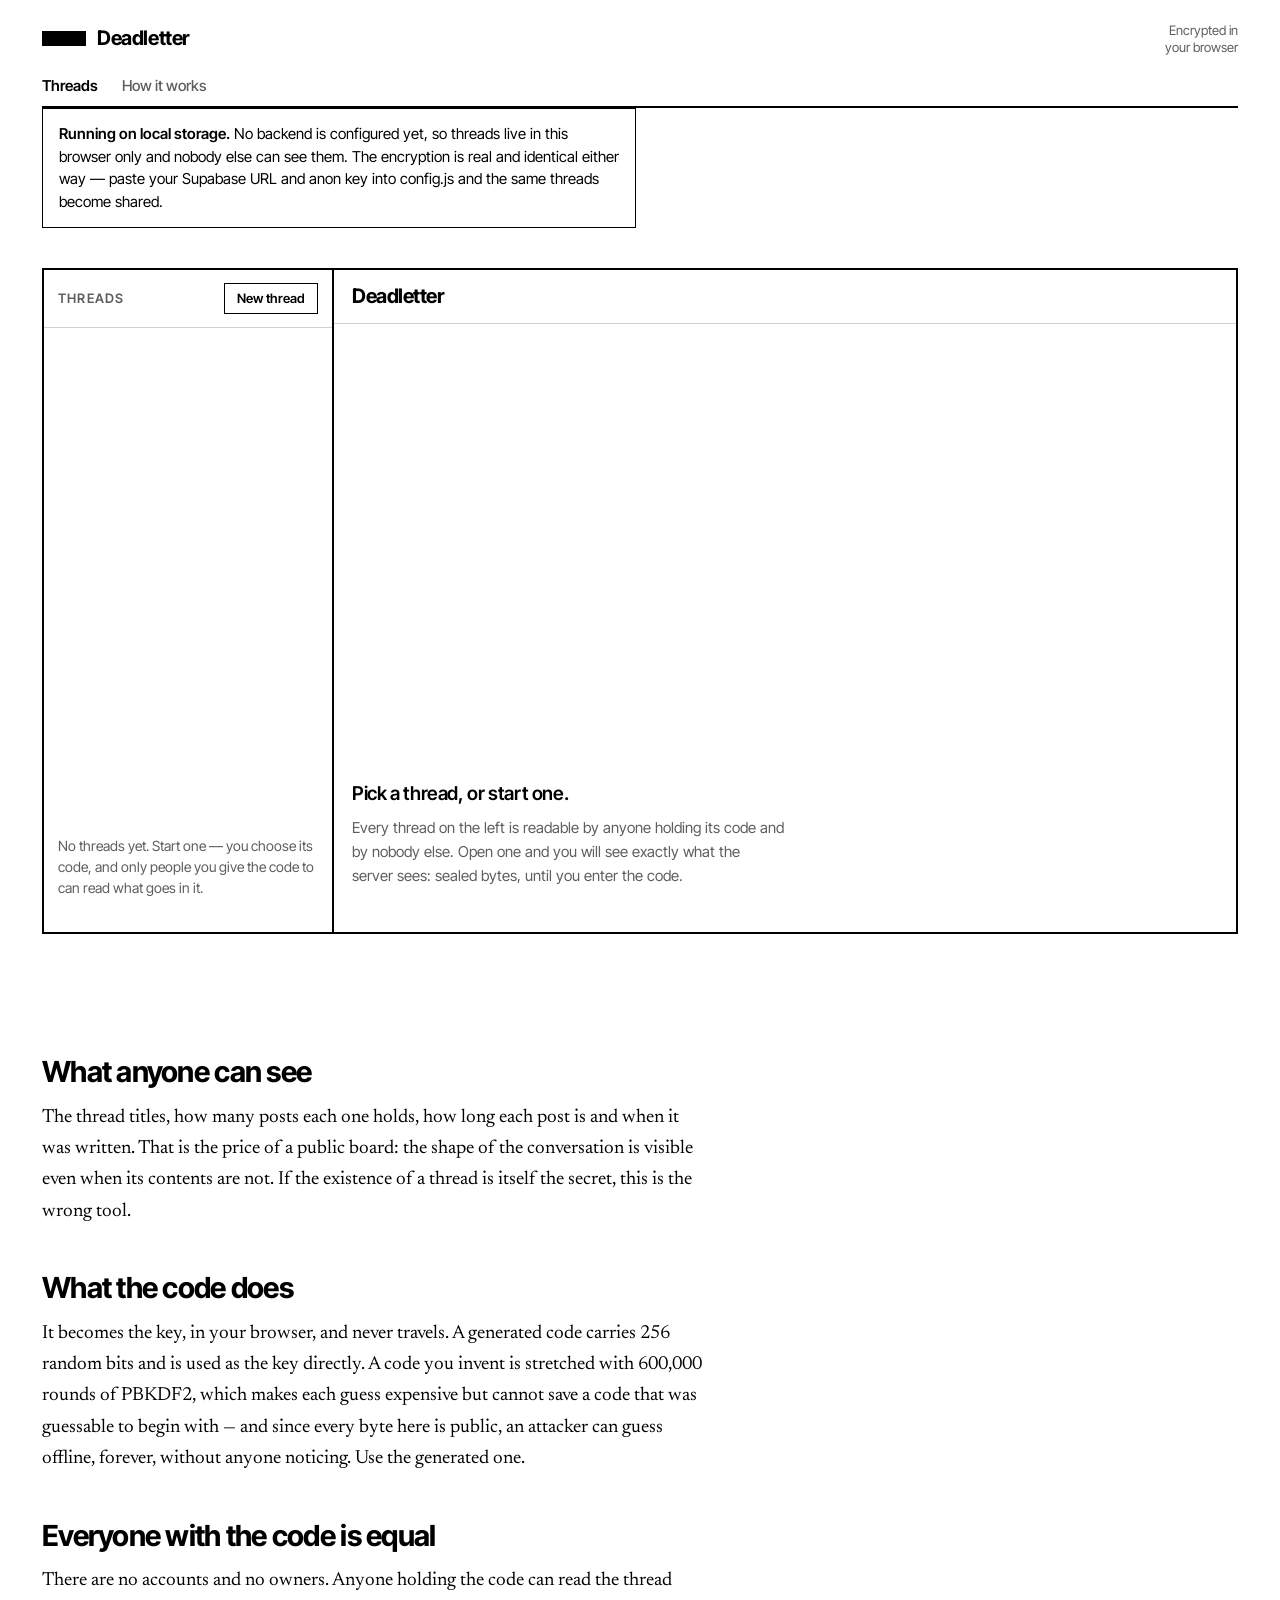
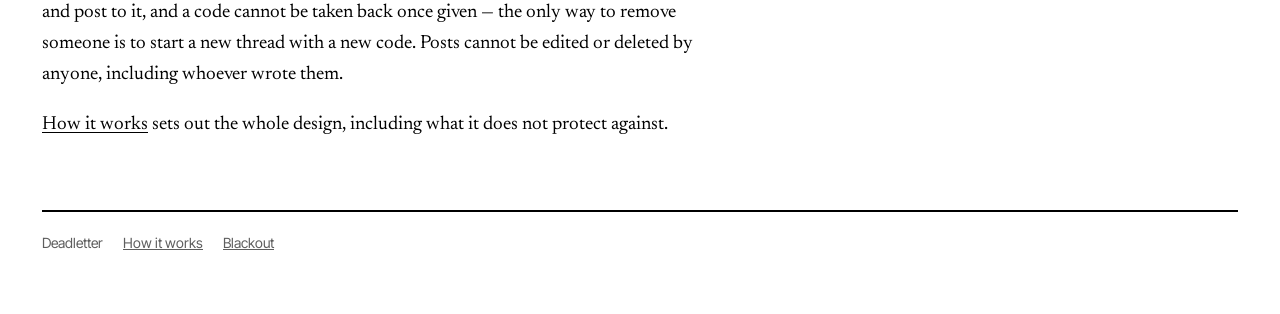
==== index.html @ 15d6c0dd "Deadletter: encrypted public threads A public board where the contents are not public. Threads are l" ====
<!DOCTYPE html><html lang="en"><head><meta charset="utf-8"><meta name="viewport" content="width=device-width, initial-scale=1"><title>Deadletter — encrypted public threads</title><meta name="description" content="Public threads whose contents are encrypted in your browser. Anyone can see that a thread exists; only someone with its code can read a word of it. The server holds ciphertext it cannot open."><link rel="icon" href="favicon.svg" type="image/svg+xml"><link rel="preconnect" href="https://fonts.googleapis.com"><link rel="preconnect" href="https://fonts.gstatic.com" crossorigin><link href="https://fonts.googleapis.com/css2?family=Inter+Tight:wght@400;500;600;700&family=Newsreader:opsz,wght@6..72,400;6..72,500&display=swap" rel="stylesheet"><link rel="stylesheet" href="style.css"><link rel="stylesheet" href="app.css"></head><body data-pane="rail"><div class="wrap wide">

<header class="masthead"><a class="brand" href="index.html"><span class="bar" aria-hidden="true"></span><b>Deadletter</b><span>Encrypted in<br>your browser</span></a><nav><a href="index.html" aria-current="page">Threads</a><a href="how-it-works.html">How it works</a></nav></header>

<p class="assurance" id="modeNote"><b>Nothing here is stored in readable form.</b> Every post is sealed in your browser before it is sent. The server keeps ciphertext, timestamps and thread titles — it cannot read a post, and neither can anyone who opens this page without the code.</p>

<div class="board">
  <div class="rail">
    <div class="railhead">
      <h2>Threads</h2>
      <button class="btn small" id="newThreadBtn" type="button">New thread</button>
    </div>
    <ul class="raillist" id="railList"></ul>
    <p class="railempty" id="railEmpty" hidden>No threads yet. Start one — you choose its code, and only people you give the code to can read what goes in it.</p>
  </div>

  <div class="view">
    <div class="viewhead">
      <button class="btn small backbtn" id="backBtn" type="button">Threads</button>
      <h2 id="viewTitle">Deadletter</h2>
      <span class="state" id="viewState" hidden>Locked</span>
    </div>

    <div class="posts" id="posts"></div>

    <div class="viewempty" id="viewEmpty">
      <strong>Pick a thread, or start one.</strong>
      Every thread on the left is readable by anyone holding its code and by nobody else. Open one and you will see exactly what the server sees: sealed bytes, until you enter the code.
    </div>

    <div class="lockbar" id="lockBar" hidden>
      <label class="vh" for="codeInput">Thread code</label>
      <input id="codeInput" type="password" placeholder="Thread code" autocomplete="off" spellcheck="false">
      <button class="btn" id="showCodeBtn" type="button">Show</button>
      <button class="btn solid" id="unlockBtn" type="button">Unlock</button>
    </div>

    <form class="compose" id="compose" hidden>
      <label class="vh" for="postText">Your post</label>
      <textarea id="postText" placeholder="Write something. Links become links; images can be attached."></textarea>
      <div class="attached" id="attached"></div>
      <div class="composebar">
        <input type="file" id="fileInput" accept="image/*" multiple hidden>
        <button class="btn small" id="attachBtn" type="button">Attach image</button>
        <span class="grow"></span>
        <button class="btn solid" id="postBtn" type="submit">Post</button>
      </div>
    </form>
  </div>
</div>

<p id="status" role="status"></p>

<dialog id="newDialog">
  <form method="dialog" class="dlg" id="newForm">
    <h2>Start a thread</h2>
    <p>The title is public — it has to be, so the thread can be found. Everything posted inside it is not.</p>

    <div class="field">
      <label for="newTitle">Title</label>
      <input id="newTitle" maxlength="120" required placeholder="What is this thread about?">
    </div>

    <div class="field">
      <label for="newCode">Code</label>
      <div class="row">
        <input id="newCode" class="code" required placeholder="Give it a code, or generate one">
        <button class="btn small" id="genCodeBtn" type="button">Generate</button>
      </div>
      <p class="strength" id="strength"></p>
    </div>

    <div class="keepsafe">
      <b>There is no way to recover this.</b> The code is never sent anywhere and is not stored — not by the site, not by the server, not by anyone. Lose it and the thread stays sealed for good.
    </div>

    <div class="actions">
      <button class="btn" value="cancel" type="submit">Cancel</button>
      <button class="btn solid" id="createBtn" value="create" type="submit">Create thread</button>
    </div>
  </form>
</dialog>

<article>
  <h2>What anyone can see</h2>
  <p>The thread titles, how many posts each one holds, how long each post is and when it was written. That is the price of a public board: the shape of the conversation is visible even when its contents are not. If the existence of a thread is itself the secret, this is the wrong tool.</p>

  <h2>What the code does</h2>
  <p>It becomes the key, in your browser, and never travels. A generated code carries 256 random bits and is used as the key directly. A code you invent is stretched with 600,000 rounds of PBKDF2, which makes each guess expensive but cannot save a code that was guessable to begin with — and since every byte here is public, an attacker can guess offline, forever, without anyone noticing. Use the generated one.</p>

  <h2>Everyone with the code is equal</h2>
  <p>There are no accounts and no owners. Anyone holding the code can read the thread and post to it, and a code cannot be taken back once given — the only way to remove someone is to start a new thread with a new code. Posts cannot be edited or deleted by anyone, including whoever wrote them.</p>

  <p><a href="how-it-works.html">How it works</a> sets out the whole design, including what it does not protect against.</p>
</article>

<footer><span>Deadletter</span><a href="how-it-works.html">How it works</a><a href="https://dec3ptor.github.io/Redacted/">Blackout</a></footer>
</div>

<script src="config.js"></script>
<script src="crypto.js"></script>
<script src="store.js"></script>
<script src="app.js"></script>
</body></html>
---- style.css ----
/* ============================================================
   Deadletter — shared styles
   Monochrome. Inter Tight for interface, Newsreader for prose.
   The same system as Blackout, so the two sites read as siblings.
   ============================================================ */

:root{
  --paper:#FFFFFF;
  --ink:#000000;
  --g70:#5E5E5E;
  --g50:#8A8A8A;
  --g25:#CFCFCF;
  --g12:#E6E6E6;
  --g06:#F4F4F4;
  --sans:'Inter Tight',-apple-system,BlinkMacSystemFont,'Segoe UI',Helvetica,Arial,sans-serif;
  --serif:'Newsreader',Georgia,'Times New Roman',serif;
  --mono:ui-monospace,SFMono-Regular,Menlo,Consolas,monospace;
  --measure:66ch;
}

*{box-sizing:border-box}
/* A class that sets display outranks the browser's own [hidden] rule, so any
   element toggled with .hidden = true stays on screen. Settle it once here
   rather than remembering a guard on every new component. */
[hidden]{display:none!important}
html{-webkit-text-size-adjust:100%}
body{
  margin:0;
  background:var(--paper);
  color:var(--ink);
  font-family:var(--sans);
  font-size:17px;
  line-height:1.55;
}
img{max-width:100%}

.wrap{max-width:880px;margin:0 auto;padding:0 22px}
.wrap.wide{max-width:1240px}

/* Visually hidden, still read aloud. Labels that would only repeat what the
   control already says out loud belong here rather than on screen. */
.vh{position:absolute;width:1px;height:1px;overflow:hidden;clip:rect(0 0 0 0);white-space:nowrap}

/* ---------- focus ---------- */
:focus-visible{outline:2px solid var(--ink);outline-offset:3px}

/* ---------- masthead + nav ---------- */
.masthead{padding:22px 0 0}
.brand{display:flex;align-items:center;gap:11px;text-decoration:none;color:var(--ink)}
.brand .bar{width:44px;height:15px;background:var(--ink);display:block;flex:none}
.brand b{font-size:20px;font-weight:700;letter-spacing:-.02em}
.brand>span:last-of-type{font-size:13px;color:var(--g70);margin-left:auto;text-align:right;line-height:1.3}

nav{
  display:flex;gap:24px;flex-wrap:wrap;
  margin-top:18px;padding-bottom:10px;
  border-bottom:2px solid var(--ink);
}
nav a{
  font-size:15px;font-weight:500;color:var(--g70);
  text-decoration:none;padding-bottom:9px;margin-bottom:-12px;
  border-bottom:2px solid transparent;
}
nav a:hover{color:var(--ink)}
nav a[aria-current="page"]{color:var(--ink);font-weight:600;border-bottom-color:var(--ink)}

/* ---------- headings ---------- */
h1{
  font-size:clamp(31px,6.4vw,48px);
  line-height:1.08;letter-spacing:-.035em;font-weight:700;
  margin:34px 0 16px;max-width:19ch;
}
h2{font-size:clamp(22px,4vw,29px);line-height:1.2;letter-spacing:-.025em;font-weight:700;margin:44px 0 12px}
h3{font-size:19px;line-height:1.3;letter-spacing:-.015em;font-weight:600;margin:30px 0 8px}
.standfirst{font-size:19px;line-height:1.5;color:var(--g70);max-width:58ch;margin:0 0 30px}

/* ---------- prose ---------- */
article{max-width:var(--measure)}
article p,article li{font-family:var(--serif);font-size:19px;line-height:1.65}
article p{margin:0 0 18px}
article ul,article ol{padding-left:22px;margin:0 0 20px}
article li{margin-bottom:9px}
article a{color:var(--ink);text-decoration-thickness:1px;text-underline-offset:3px}
article strong{font-weight:600}

.pullquote{
  border-left:3px solid var(--ink);
  padding:2px 0 2px 20px;margin:26px 0;
  font-family:var(--serif);font-size:22px;line-height:1.4;
}
.caselist{list-style:none;padding:0;margin:26px 0}
.caselist li{
  border-top:1px solid var(--g25);padding:20px 0;margin:0;
  font-family:var(--sans);font-size:17px;line-height:1.55;
}
.caselist li:last-child{border-bottom:1px solid var(--g25)}
.caselist .year{
  font-family:var(--mono);font-size:13px;color:var(--g70);
  display:block;margin-bottom:3px;
}
.caselist .case{font-weight:600;display:block;margin-bottom:5px;font-size:18px}
.caselist p{font-family:var(--serif);font-size:17px;margin:0;color:var(--g70)}

/* ---------- generic controls ---------- */
button{font-family:var(--sans)}
.btn{
  font-size:15px;font-weight:600;line-height:1;
  padding:11px 16px;border:1.5px solid var(--ink);
  background:var(--paper);color:var(--ink);cursor:pointer;
  border-radius:0;white-space:nowrap;
}
.btn:hover:not(:disabled){background:var(--ink);color:var(--paper)}
.btn:disabled{opacity:.3;cursor:default}
.btn.solid{background:var(--ink);color:var(--paper)}
.btn.solid:hover:not(:disabled){background:var(--g70);border-color:var(--g70)}
.btn.small{font-size:13px;padding:8px 12px;border-width:1px}

/* ---------- dropzone ---------- */
.drop{
  border:2px dashed var(--ink);
  padding:52px 24px;text-align:center;cursor:pointer;
  margin:0 0 14px;background:var(--paper);
}
.drop:hover,.drop.hot{background:var(--g06)}
.drop.hot{border-style:solid}
.drop strong{display:block;font-size:21px;font-weight:600;letter-spacing:-.02em;margin-bottom:5px}
.drop span{display:block;font-size:15px;color:var(--g70)}

.assurance{
  border:1px solid var(--ink);padding:14px 16px;
  font-size:15px;line-height:1.5;margin:0 0 40px;max-width:var(--measure);
}
.assurance b{font-weight:600}

.note{font-size:15px;color:var(--g70);max-width:var(--measure)}
#status{font-family:var(--mono);font-size:14px;margin:16px 0;min-height:1.2em}

/* ---------- footer ---------- */
footer{
  border-top:2px solid var(--ink);margin-top:70px;padding:20px 0 60px;
  font-size:14px;color:var(--g70);
  display:flex;gap:20px;flex-wrap:wrap;
}
footer a{color:var(--g70)}

@media(max-width:640px){
  body{font-size:16px}
  article p,article li{font-size:18px}
  .drop{padding:38px 18px}
  nav{gap:18px}
  nav a{font-size:14px}
}
---- app.css ----
/* ============================================================
   Deadletter — the board.

   Two panes: threads on the left, the open thread on the right. On a phone
   they become one pane at a time, because a 320px column of thread titles
   next to a 320px column of posts is neither.
   ============================================================ */

.board{
  display:grid;
  grid-template-columns:290px minmax(0,1fr);
  gap:0;
  border:2px solid var(--ink);
  margin:26px 0 60px;
  min-height:min(74vh,760px);
}

/* ---------- the rail ---------- */
.rail{
  border-right:2px solid var(--ink);
  display:flex;flex-direction:column;min-width:0;
  background:var(--paper);
}
.railhead{
  display:flex;align-items:center;gap:10px;
  padding:13px 14px;border-bottom:1px solid var(--g25);
}
.railhead h2{
  margin:0;font-size:13px;font-weight:600;letter-spacing:.09em;
  text-transform:uppercase;color:var(--g70);flex:1;
}
.raillist{list-style:none;margin:0;padding:0;overflow-y:auto;flex:1}
.raillist li{border-bottom:1px solid var(--g12)}

.thread{
  display:block;width:100%;text-align:left;background:none;border:0;
  padding:13px 14px;cursor:pointer;font-family:var(--sans);color:var(--ink);
  border-left:3px solid transparent;
}
.thread:hover{background:var(--g06)}
.thread[aria-current="true"]{border-left-color:var(--ink);background:var(--g06)}
.thread .t{
  display:block;font-size:15px;font-weight:600;letter-spacing:-.01em;
  line-height:1.3;margin-bottom:4px;
  overflow:hidden;text-overflow:ellipsis;white-space:nowrap;
}
.thread .m{
  display:flex;gap:8px;align-items:center;
  font-family:var(--mono);font-size:11.5px;color:var(--g70);
}
.thread .m .open{color:var(--ink);font-weight:600}

.railempty{padding:20px 14px;font-size:14px;color:var(--g70);line-height:1.5}

/* ---------- the thread ---------- */
.view{display:flex;flex-direction:column;min-width:0}
.viewhead{
  padding:14px 18px;border-bottom:1px solid var(--g25);
  display:flex;gap:12px;align-items:flex-start;flex-wrap:wrap;
}
.viewhead h2{
  margin:0;font-size:20px;font-weight:700;letter-spacing:-.022em;
  line-height:1.25;flex:1;min-width:0;word-break:break-word;
}
.backbtn{display:none}

.state{
  font-family:var(--mono);font-size:11px;letter-spacing:.1em;text-transform:uppercase;
  padding:5px 8px;border:1.5px solid var(--ink);white-space:nowrap;
}
.state.open{background:var(--ink);color:var(--paper)}

.posts{flex:1;overflow-y:auto;padding:6px 18px 18px}
.viewempty{
  padding:44px 18px;color:var(--g70);font-size:15px;line-height:1.6;
  max-width:52ch;
}
.viewempty strong{display:block;color:var(--ink);font-size:19px;font-weight:600;letter-spacing:-.02em;margin-bottom:7px}

.post{border-bottom:1px solid var(--g12);padding:15px 0}
.post:last-child{border-bottom:0}
.post .when{
  font-family:var(--mono);font-size:11.5px;color:var(--g70);
  display:block;margin-bottom:6px;
}
.post .text{
  font-family:var(--serif);font-size:17px;line-height:1.6;
  margin:0;white-space:pre-wrap;overflow-wrap:anywhere;
}
.post .text a{color:var(--ink);text-decoration-thickness:1px;text-underline-offset:3px}
.post figure{margin:11px 0 0}
.post img{display:block;max-width:100%;border:1px solid var(--g25)}
.post figcaption{font-family:var(--mono);font-size:11.5px;color:var(--g70);margin-top:5px}

/* Locked posts show the real stored ciphertext, not a stand-in. What is on
   screen is exactly what the server holds and what anyone else can fetch. */
.cipher{
  font-family:var(--mono);font-size:12px;line-height:1.45;
  color:var(--g50);background:var(--g06);
  border:1px solid var(--g12);padding:9px 10px;margin:0;
  /* pre keeps its whitespace but must still wrap, or the ciphertext reads as
     one clipped line instead of the block of bytes it actually is. */
  white-space:pre-wrap;overflow-wrap:anywhere;
  overflow:hidden;max-height:4.6em;
}
.post.locked .when{color:var(--g50)}

/* ---------- composing ---------- */
.compose{border-top:2px solid var(--ink);padding:12px 18px;background:var(--paper)}
.compose textarea{
  width:100%;min-height:74px;resize:vertical;
  font-family:var(--sans);font-size:16px;line-height:1.5;color:var(--ink);
  padding:11px 12px;border:1.5px solid var(--ink);border-radius:0;
  background:var(--paper);
}
.compose textarea::placeholder{color:var(--g50)}
.composebar{display:flex;gap:9px;align-items:center;flex-wrap:wrap;margin-top:9px}
.composebar .grow{flex:1}
.attached{
  display:flex;gap:8px;flex-wrap:wrap;margin-top:9px;
  font-family:var(--mono);font-size:12px;color:var(--g70);
}
.attached span{border:1px solid var(--g25);padding:4px 7px;display:flex;gap:7px;align-items:center}
.attached button{border:0;background:none;cursor:pointer;font-size:14px;line-height:1;color:var(--ink);padding:0}

/* ---------- the unlock bar ---------- */
.lockbar{
  border-top:2px solid var(--ink);padding:12px 18px;
  display:flex;gap:9px;align-items:center;flex-wrap:wrap;
}
.lockbar input{
  flex:1 1 240px;min-width:0;
  font-family:var(--mono);font-size:15px;line-height:1;color:var(--ink);
  padding:11px 12px;border:1.5px solid var(--ink);border-radius:0;background:var(--paper);
  -webkit-appearance:none;appearance:none;
}
.lockbar input::placeholder{color:var(--g50);font-family:var(--sans)}

/* ---------- the new-thread dialog ---------- */
dialog{
  border:2px solid var(--ink);padding:0;background:var(--paper);color:var(--ink);
  max-width:520px;width:calc(100% - 32px);
}
dialog::backdrop{background:rgba(0,0,0,.45)}
.dlg{padding:20px}
.dlg h2{margin:0 0 6px;font-size:23px;letter-spacing:-.025em}
.dlg p{margin:0 0 16px;font-size:15px;color:var(--g70);line-height:1.5}
.dlg label{display:block;font-size:13px;font-weight:600;letter-spacing:.04em;text-transform:uppercase;color:var(--g70);margin:0 0 6px}
.dlg input{
  width:100%;font-size:16px;line-height:1;color:var(--ink);
  padding:11px 12px;border:1.5px solid var(--ink);border-radius:0;background:var(--paper);
  -webkit-appearance:none;appearance:none;
}
.dlg input.code{font-family:var(--mono);font-size:14px}
.dlg .field{margin-bottom:15px}
.dlg .row{display:flex;gap:8px}
.dlg .row input{flex:1;min-width:0}
.dlg .actions{display:flex;gap:9px;justify-content:flex-end;margin-top:19px}

.strength{font-size:13px;margin:7px 0 0;min-height:1.3em;color:var(--g70)}
.strength.weak{color:var(--ink);font-weight:600}

.keepsafe{
  border:2px solid var(--ink);padding:12px 13px;margin:15px 0 0;
  font-size:14px;line-height:1.5;
}
.keepsafe b{font-weight:600}
.keepsafe .code{
  font-family:var(--mono);font-size:13px;word-break:break-all;
  display:block;margin:7px 0 0;padding:8px 9px;background:var(--g06);border:1px solid var(--g25);
}

/* ---------- phone ---------- */
@media(max-width:760px){
  .board{grid-template-columns:1fr;min-height:0}
  .rail{border-right:0;border-bottom:2px solid var(--ink);max-height:44vh}
  body[data-pane="view"] .rail{display:none}
  body[data-pane="rail"] .view{display:none}
  body[data-pane="view"] .backbtn{display:inline-block}
  .posts{padding:6px 14px 14px}
  .viewhead,.compose,.lockbar{padding-left:14px;padding-right:14px}
}
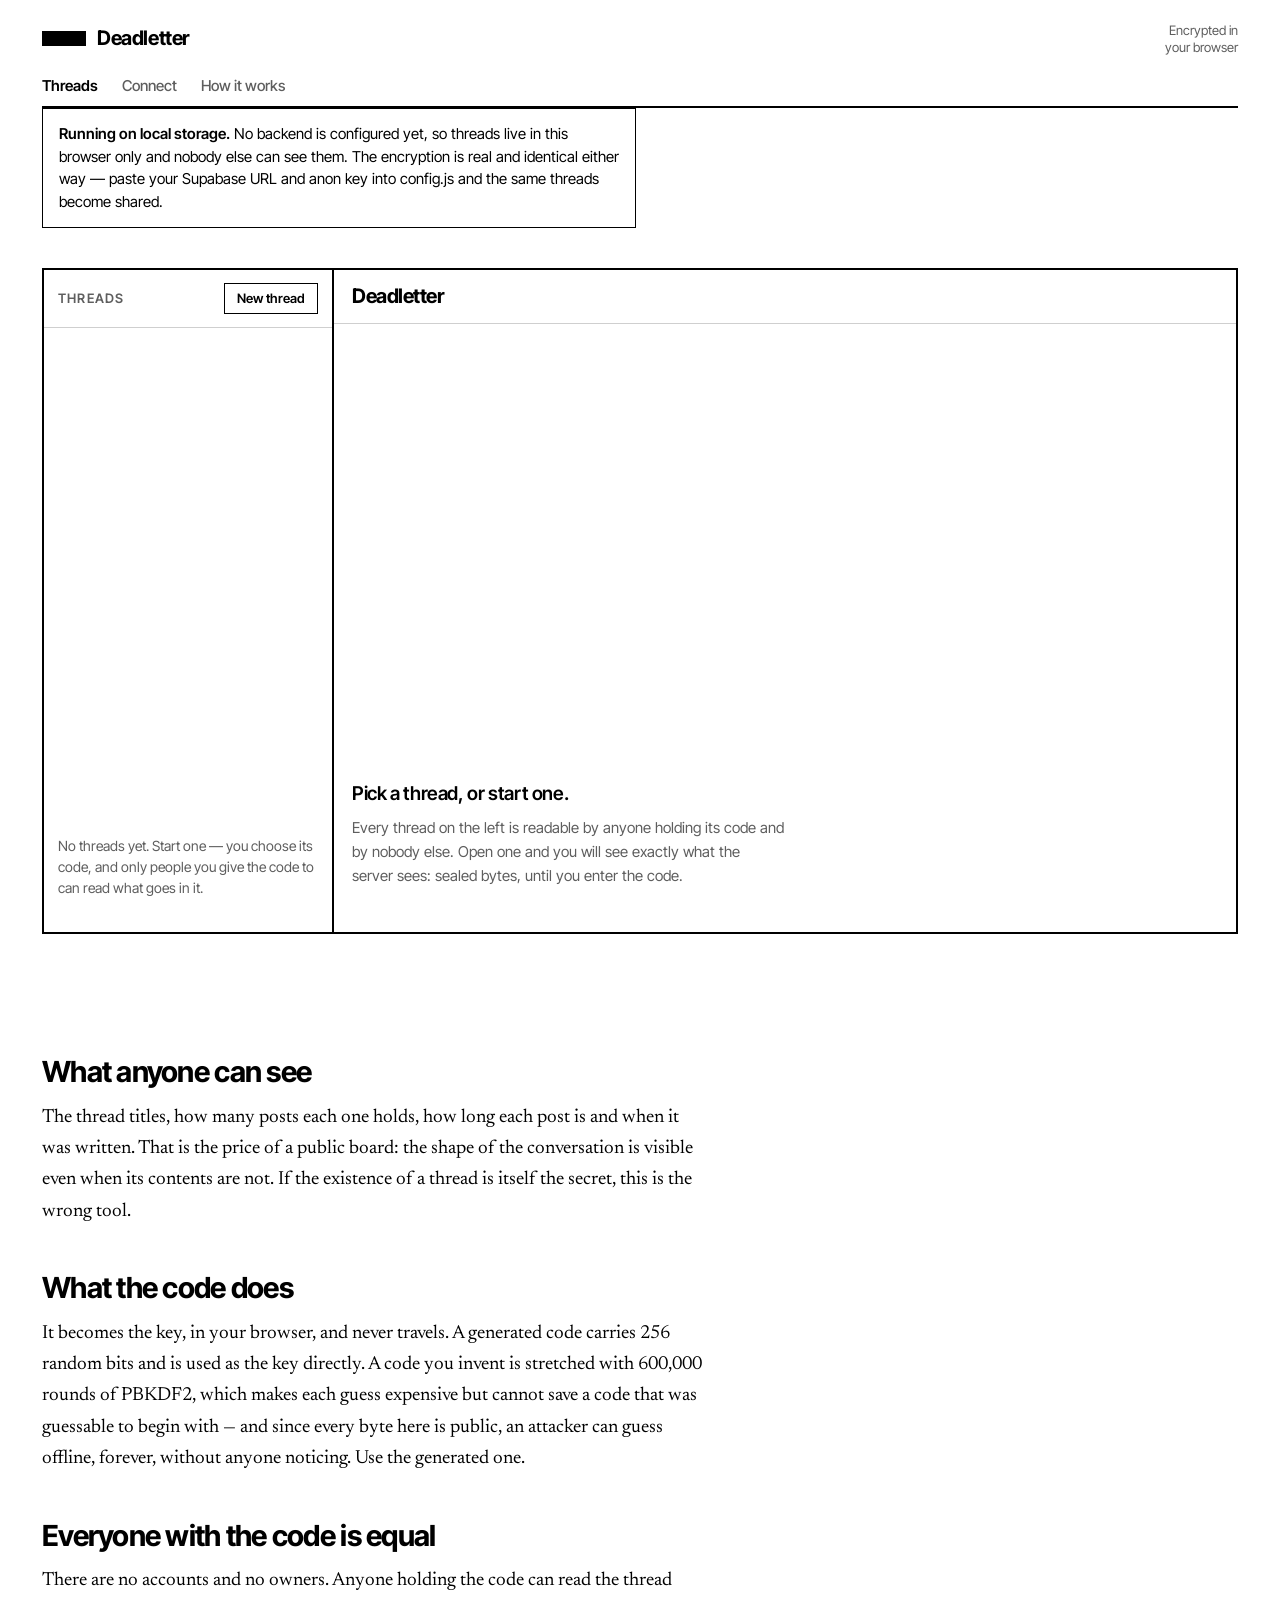
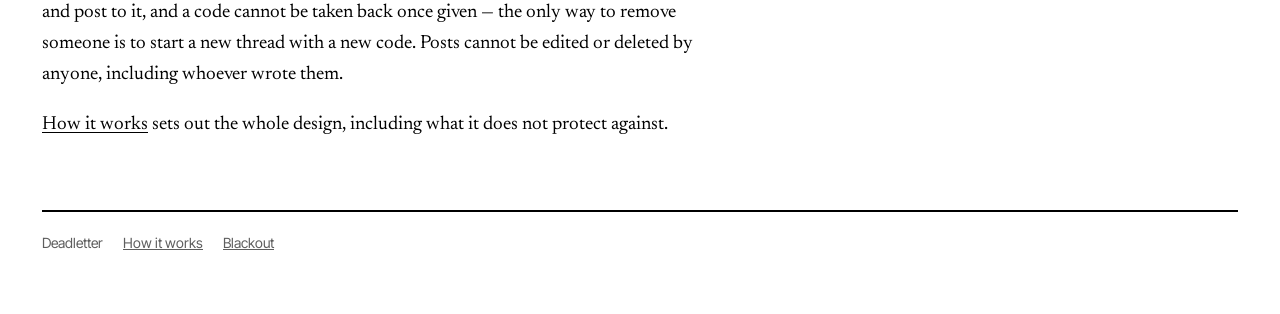
==== commit bde5c04e: "Add a setup page that checks a project instead of describing one Connecting a backend was the one st" ====
--- a/index.html
+++ b/index.html
@@ -1,6 +1,6 @@
 <!DOCTYPE html><html lang="en"><head><meta charset="utf-8"><meta name="viewport" content="width=device-width, initial-scale=1"><title>Deadletter — encrypted public threads</title><meta name="description" content="Public threads whose contents are encrypted in your browser. Anyone can see that a thread exists; only someone with its code can read a word of it. The server holds ciphertext it cannot open."><link rel="icon" href="favicon.svg" type="image/svg+xml"><link rel="preconnect" href="https://fonts.googleapis.com"><link rel="preconnect" href="https://fonts.gstatic.com" crossorigin><link href="https://fonts.googleapis.com/css2?family=Inter+Tight:wght@400;500;600;700&family=Newsreader:opsz,wght@6..72,400;6..72,500&display=swap" rel="stylesheet"><link rel="stylesheet" href="style.css"><link rel="stylesheet" href="app.css"></head><body data-pane="rail"><div class="wrap wide">
 
-<header class="masthead"><a class="brand" href="index.html"><span class="bar" aria-hidden="true"></span><b>Deadletter</b><span>Encrypted in<br>your browser</span></a><nav><a href="index.html" aria-current="page">Threads</a><a href="how-it-works.html">How it works</a></nav></header>
+<header class="masthead"><a class="brand" href="index.html"><span class="bar" aria-hidden="true"></span><b>Deadletter</b><span>Encrypted in<br>your browser</span></a><nav><a href="index.html" aria-current="page">Threads</a><a href="setup.html">Connect</a><a href="how-it-works.html">How it works</a></nav></header>
 
 <p class="assurance" id="modeNote"><b>Nothing here is stored in readable form.</b> Every post is sealed in your browser before it is sent. The server keeps ciphertext, timestamps and thread titles — it cannot read a post, and neither can anyone who opens this page without the code.</p>
 
--- a/app.css
+++ b/app.css
@@ -180,3 +180,34 @@
   .posts{padding:6px 14px 14px}
   .viewhead,.compose,.lockbar{padding-left:14px;padding-right:14px}
 }
+
+/* ---------- connecting a project ---------- */
+.setupform{border:2px solid var(--ink);padding:18px;margin:26px 0 0;max-width:var(--measure)}
+.setupform .field{margin-bottom:14px}
+.setupform label{display:block;font-size:13px;font-weight:600;letter-spacing:.04em;text-transform:uppercase;color:var(--g70);margin:0 0 6px}
+.setupform input{
+  width:100%;font-size:16px;line-height:1;color:var(--ink);
+  padding:11px 12px;border:1.5px solid var(--ink);border-radius:0;background:var(--paper);
+  -webkit-appearance:none;appearance:none;
+}
+.setupform input.code{font-family:var(--mono);font-size:13px}
+.setupbar{display:flex;gap:9px;flex-wrap:wrap}
+
+.checks{list-style:none;padding:0;margin:18px 0 0;max-width:var(--measure);border-top:1px solid var(--g25)}
+.chk{display:flex;gap:12px;align-items:flex-start;padding:13px 0;border-bottom:1px solid var(--g12)}
+.chk .mark{
+  font-family:var(--mono);font-size:15px;line-height:1.4;width:22px;flex:none;text-align:center;
+  border:1.5px solid var(--ink);
+}
+.chk.ok .mark{background:var(--ink);color:var(--paper)}
+.chk.bad .mark{background:var(--paper);color:var(--ink)}
+.chk.warn .mark{border-style:dashed;color:var(--g70)}
+.chk strong{display:block;font-size:16px;font-weight:600;letter-spacing:-.01em}
+.chk span{display:block;font-size:14.5px;color:var(--g70);line-height:1.5;margin-top:2px}
+.chk .fix{color:var(--ink);margin-top:5px}
+
+.snippet{
+  font-family:var(--mono);font-size:13px;line-height:1.5;
+  border:1.5px solid var(--ink);padding:12px 13px;margin:0 0 10px;
+  max-width:var(--measure);overflow-x:auto;white-space:pre;
+}
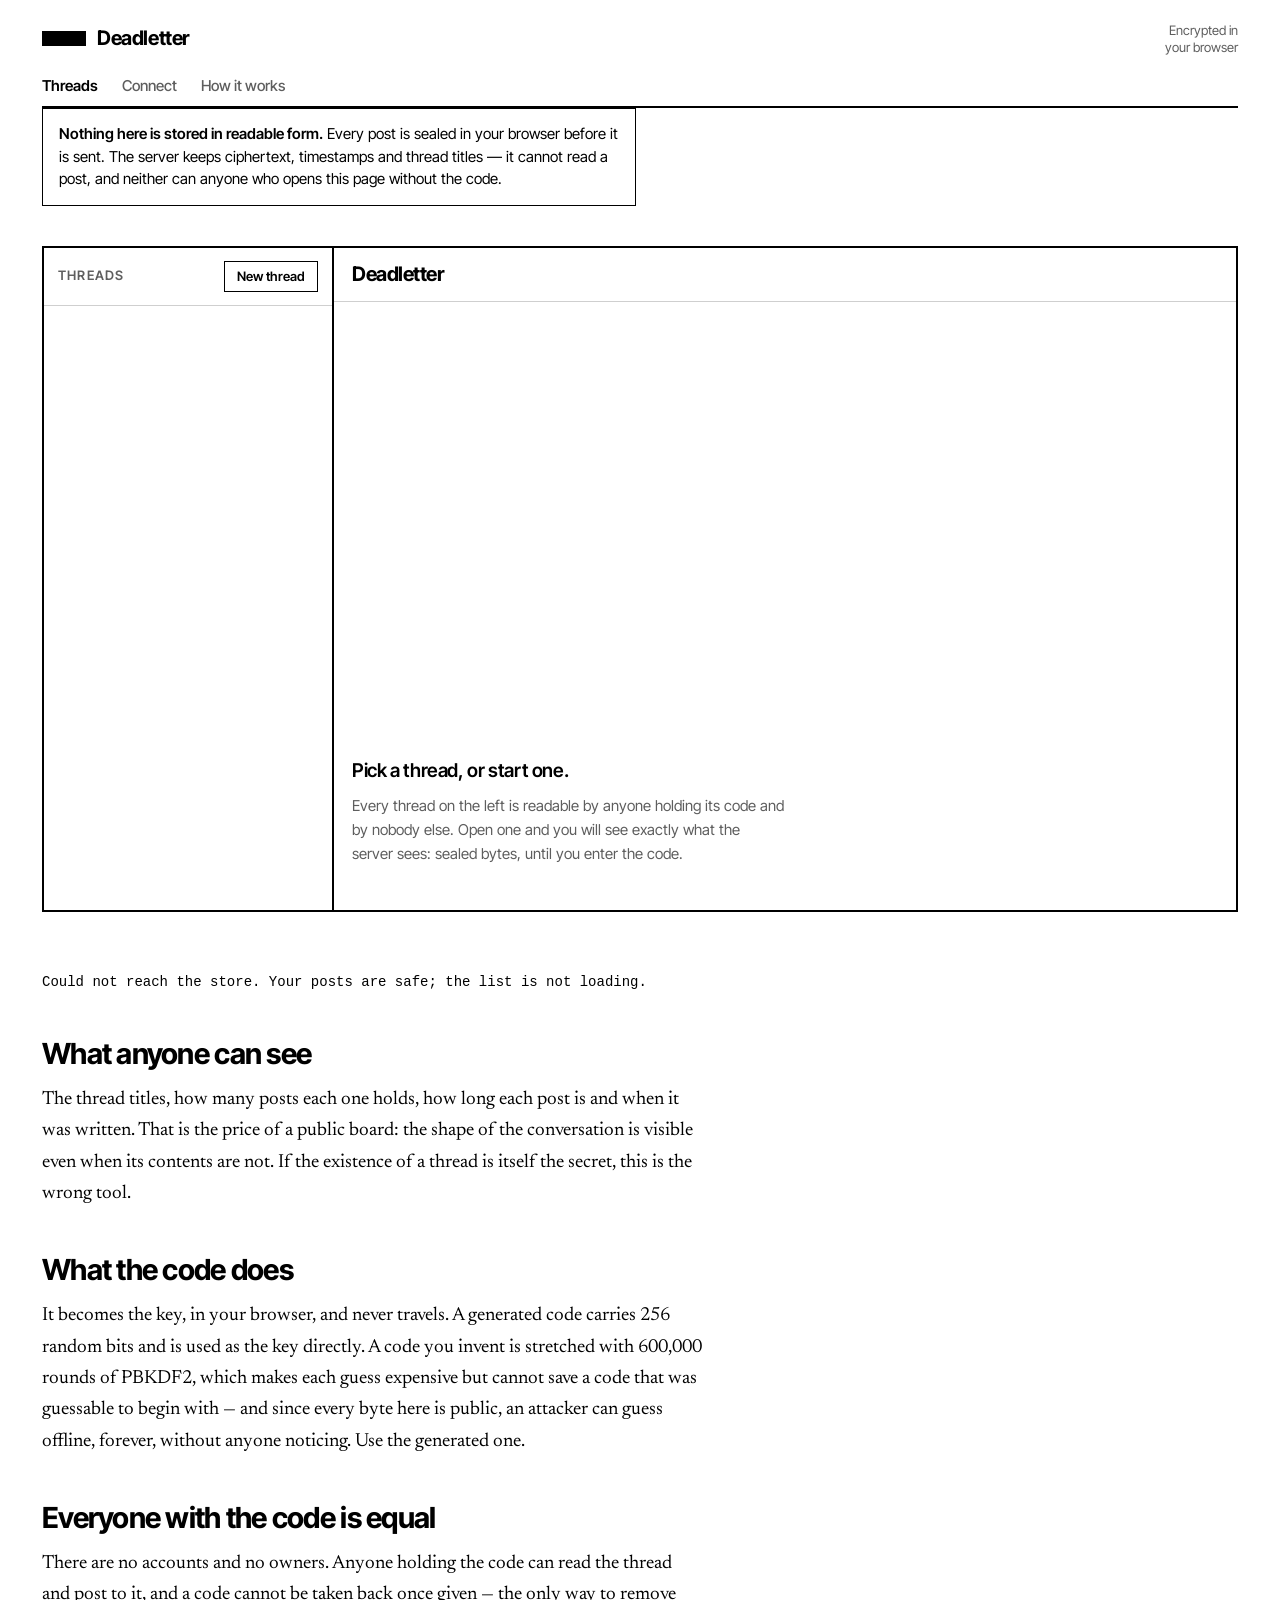
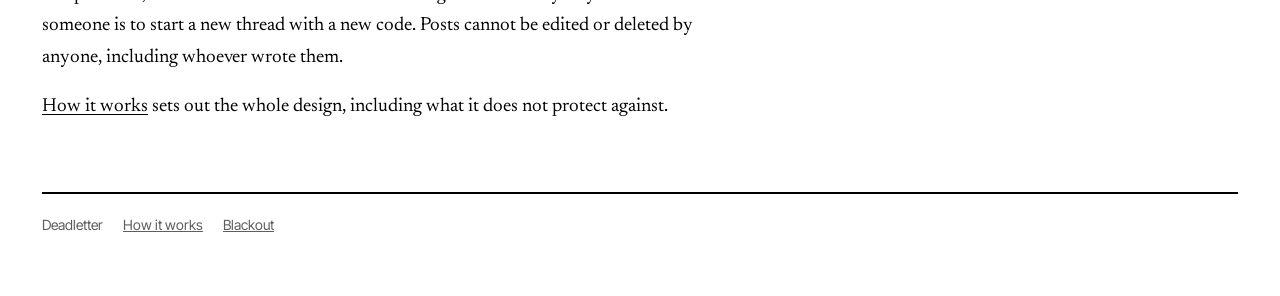
==== commit 1f6abde2: "Write nothing to the machine, and prove the envelope under load Three things asked of this: stress t" ====
--- a/index.html
+++ b/index.html
@@ -54,7 +54,7 @@
 <dialog id="newDialog">
   <form method="dialog" class="dlg" id="newForm">
     <h2>Start a thread</h2>
-    <p>The title is public — it has to be, so the thread can be found. Everything posted inside it is not.</p>
+    <p>The title is public — it has to be, so the thread can be found. Everything posted inside it is not. A 256-bit code has been generated for you; replace it only if you have a reason to.</p>
 
     <div class="field">
       <label for="newTitle">Title</label>
@@ -64,7 +64,7 @@
     <div class="field">
       <label for="newCode">Code</label>
       <div class="row">
-        <input id="newCode" class="code" required placeholder="Give it a code, or generate one">
+        <input id="newCode" class="code" required placeholder="Give it a code, or generate one" autocomplete="off" spellcheck="false">
         <button class="btn small" id="genCodeBtn" type="button">Generate</button>
       </div>
       <p class="strength" id="strength"></p>
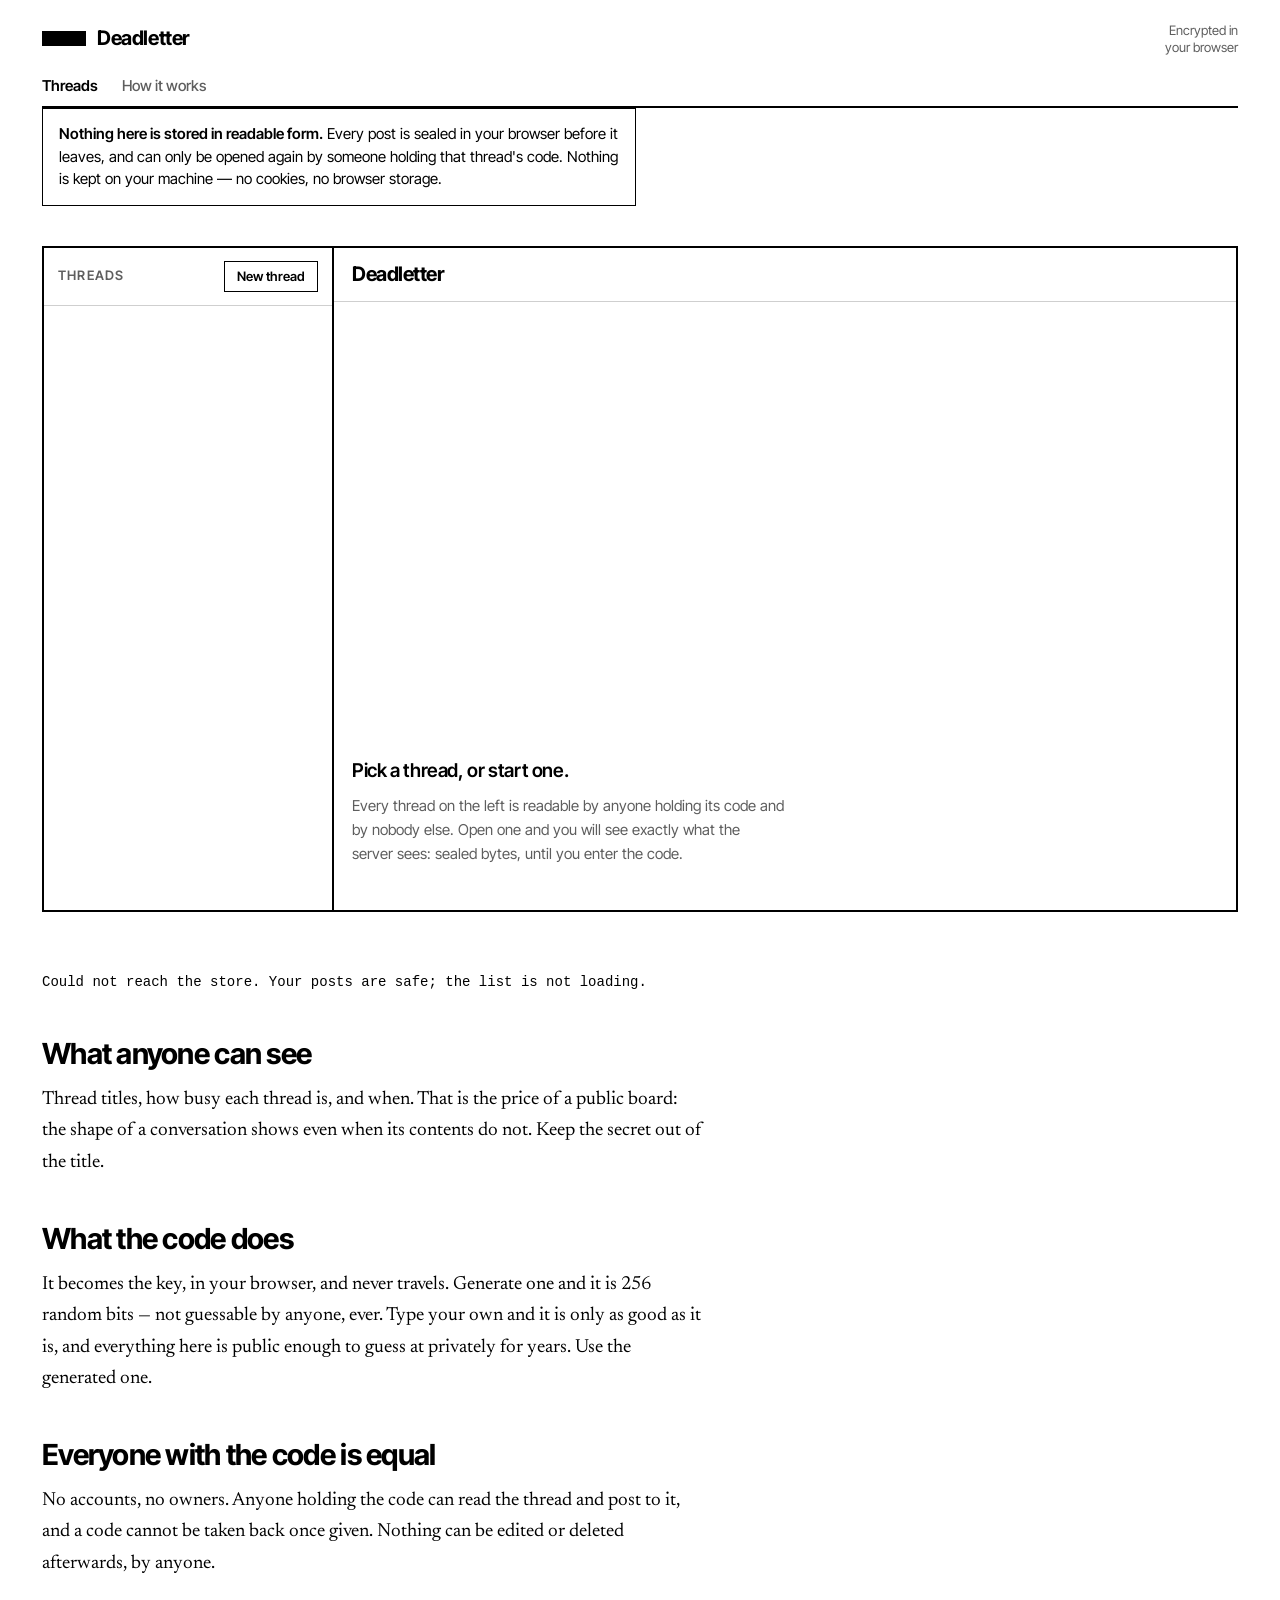
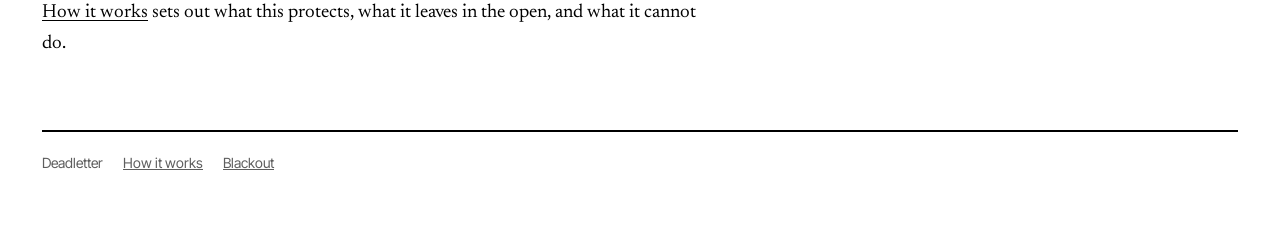
==== commit cea94261: "Say less on the public pages, and drop the setup page The setup page is gone. What it did — run the " ====
--- a/index.html
+++ b/index.html
@@ -1,8 +1,8 @@
 <!DOCTYPE html><html lang="en"><head><meta charset="utf-8"><meta name="viewport" content="width=device-width, initial-scale=1"><title>Deadletter — encrypted public threads</title><meta name="description" content="Public threads whose contents are encrypted in your browser. Anyone can see that a thread exists; only someone with its code can read a word of it. The server holds ciphertext it cannot open."><link rel="icon" href="favicon.svg" type="image/svg+xml"><link rel="preconnect" href="https://fonts.googleapis.com"><link rel="preconnect" href="https://fonts.gstatic.com" crossorigin><link href="https://fonts.googleapis.com/css2?family=Inter+Tight:wght@400;500;600;700&family=Newsreader:opsz,wght@6..72,400;6..72,500&display=swap" rel="stylesheet"><link rel="stylesheet" href="style.css"><link rel="stylesheet" href="app.css"></head><body data-pane="rail"><div class="wrap wide">
 
-<header class="masthead"><a class="brand" href="index.html"><span class="bar" aria-hidden="true"></span><b>Deadletter</b><span>Encrypted in<br>your browser</span></a><nav><a href="index.html" aria-current="page">Threads</a><a href="setup.html">Connect</a><a href="how-it-works.html">How it works</a></nav></header>
+<header class="masthead"><a class="brand" href="index.html"><span class="bar" aria-hidden="true"></span><b>Deadletter</b><span>Encrypted in<br>your browser</span></a><nav><a href="index.html" aria-current="page">Threads</a><a href="how-it-works.html">How it works</a></nav></header>
 
-<p class="assurance" id="modeNote"><b>Nothing here is stored in readable form.</b> Every post is sealed in your browser before it is sent. The server keeps ciphertext, timestamps and thread titles — it cannot read a post, and neither can anyone who opens this page without the code.</p>
+<p class="assurance" id="modeNote"><b>Nothing here is stored in readable form.</b> Every post is sealed in your browser before it leaves, and can only be opened again by someone holding that thread's code. Nothing is kept on your machine — no cookies, no browser storage.</p>
 
 <div class="board">
   <div class="rail">
@@ -83,15 +83,15 @@
 
 <article>
   <h2>What anyone can see</h2>
-  <p>The thread titles, how many posts each one holds, how long each post is and when it was written. That is the price of a public board: the shape of the conversation is visible even when its contents are not. If the existence of a thread is itself the secret, this is the wrong tool.</p>
+  <p>Thread titles, how busy each thread is, and when. That is the price of a public board: the shape of a conversation shows even when its contents do not. Keep the secret out of the title.</p>
 
   <h2>What the code does</h2>
-  <p>It becomes the key, in your browser, and never travels. A generated code carries 256 random bits and is used as the key directly. A code you invent is stretched with 600,000 rounds of PBKDF2, which makes each guess expensive but cannot save a code that was guessable to begin with — and since every byte here is public, an attacker can guess offline, forever, without anyone noticing. Use the generated one.</p>
+  <p>It becomes the key, in your browser, and never travels. Generate one and it is 256 random bits — not guessable by anyone, ever. Type your own and it is only as good as it is, and everything here is public enough to guess at privately for years. Use the generated one.</p>
 
   <h2>Everyone with the code is equal</h2>
-  <p>There are no accounts and no owners. Anyone holding the code can read the thread and post to it, and a code cannot be taken back once given — the only way to remove someone is to start a new thread with a new code. Posts cannot be edited or deleted by anyone, including whoever wrote them.</p>
+  <p>No accounts, no owners. Anyone holding the code can read the thread and post to it, and a code cannot be taken back once given. Nothing can be edited or deleted afterwards, by anyone.</p>
 
-  <p><a href="how-it-works.html">How it works</a> sets out the whole design, including what it does not protect against.</p>
+  <p><a href="how-it-works.html">How it works</a> sets out what this protects, what it leaves in the open, and what it cannot do.</p>
 </article>
 
 <footer><span>Deadletter</span><a href="how-it-works.html">How it works</a><a href="https://dec3ptor.github.io/Redacted/">Blackout</a></footer>
--- a/app.css
+++ b/app.css
@@ -181,33 +181,3 @@
   .viewhead,.compose,.lockbar{padding-left:14px;padding-right:14px}
 }
 
-/* ---------- connecting a project ---------- */
-.setupform{border:2px solid var(--ink);padding:18px;margin:26px 0 0;max-width:var(--measure)}
-.setupform .field{margin-bottom:14px}
-.setupform label{display:block;font-size:13px;font-weight:600;letter-spacing:.04em;text-transform:uppercase;color:var(--g70);margin:0 0 6px}
-.setupform input{
-  width:100%;font-size:16px;line-height:1;color:var(--ink);
-  padding:11px 12px;border:1.5px solid var(--ink);border-radius:0;background:var(--paper);
-  -webkit-appearance:none;appearance:none;
-}
-.setupform input.code{font-family:var(--mono);font-size:13px}
-.setupbar{display:flex;gap:9px;flex-wrap:wrap}
-
-.checks{list-style:none;padding:0;margin:18px 0 0;max-width:var(--measure);border-top:1px solid var(--g25)}
-.chk{display:flex;gap:12px;align-items:flex-start;padding:13px 0;border-bottom:1px solid var(--g12)}
-.chk .mark{
-  font-family:var(--mono);font-size:15px;line-height:1.4;width:22px;flex:none;text-align:center;
-  border:1.5px solid var(--ink);
-}
-.chk.ok .mark{background:var(--ink);color:var(--paper)}
-.chk.bad .mark{background:var(--paper);color:var(--ink)}
-.chk.warn .mark{border-style:dashed;color:var(--g70)}
-.chk strong{display:block;font-size:16px;font-weight:600;letter-spacing:-.01em}
-.chk span{display:block;font-size:14.5px;color:var(--g70);line-height:1.5;margin-top:2px}
-.chk .fix{color:var(--ink);margin-top:5px}
-
-.snippet{
-  font-family:var(--mono);font-size:13px;line-height:1.5;
-  border:1.5px solid var(--ink);padding:12px 13px;margin:0 0 10px;
-  max-width:var(--measure);overflow-x:auto;white-space:pre;
-}
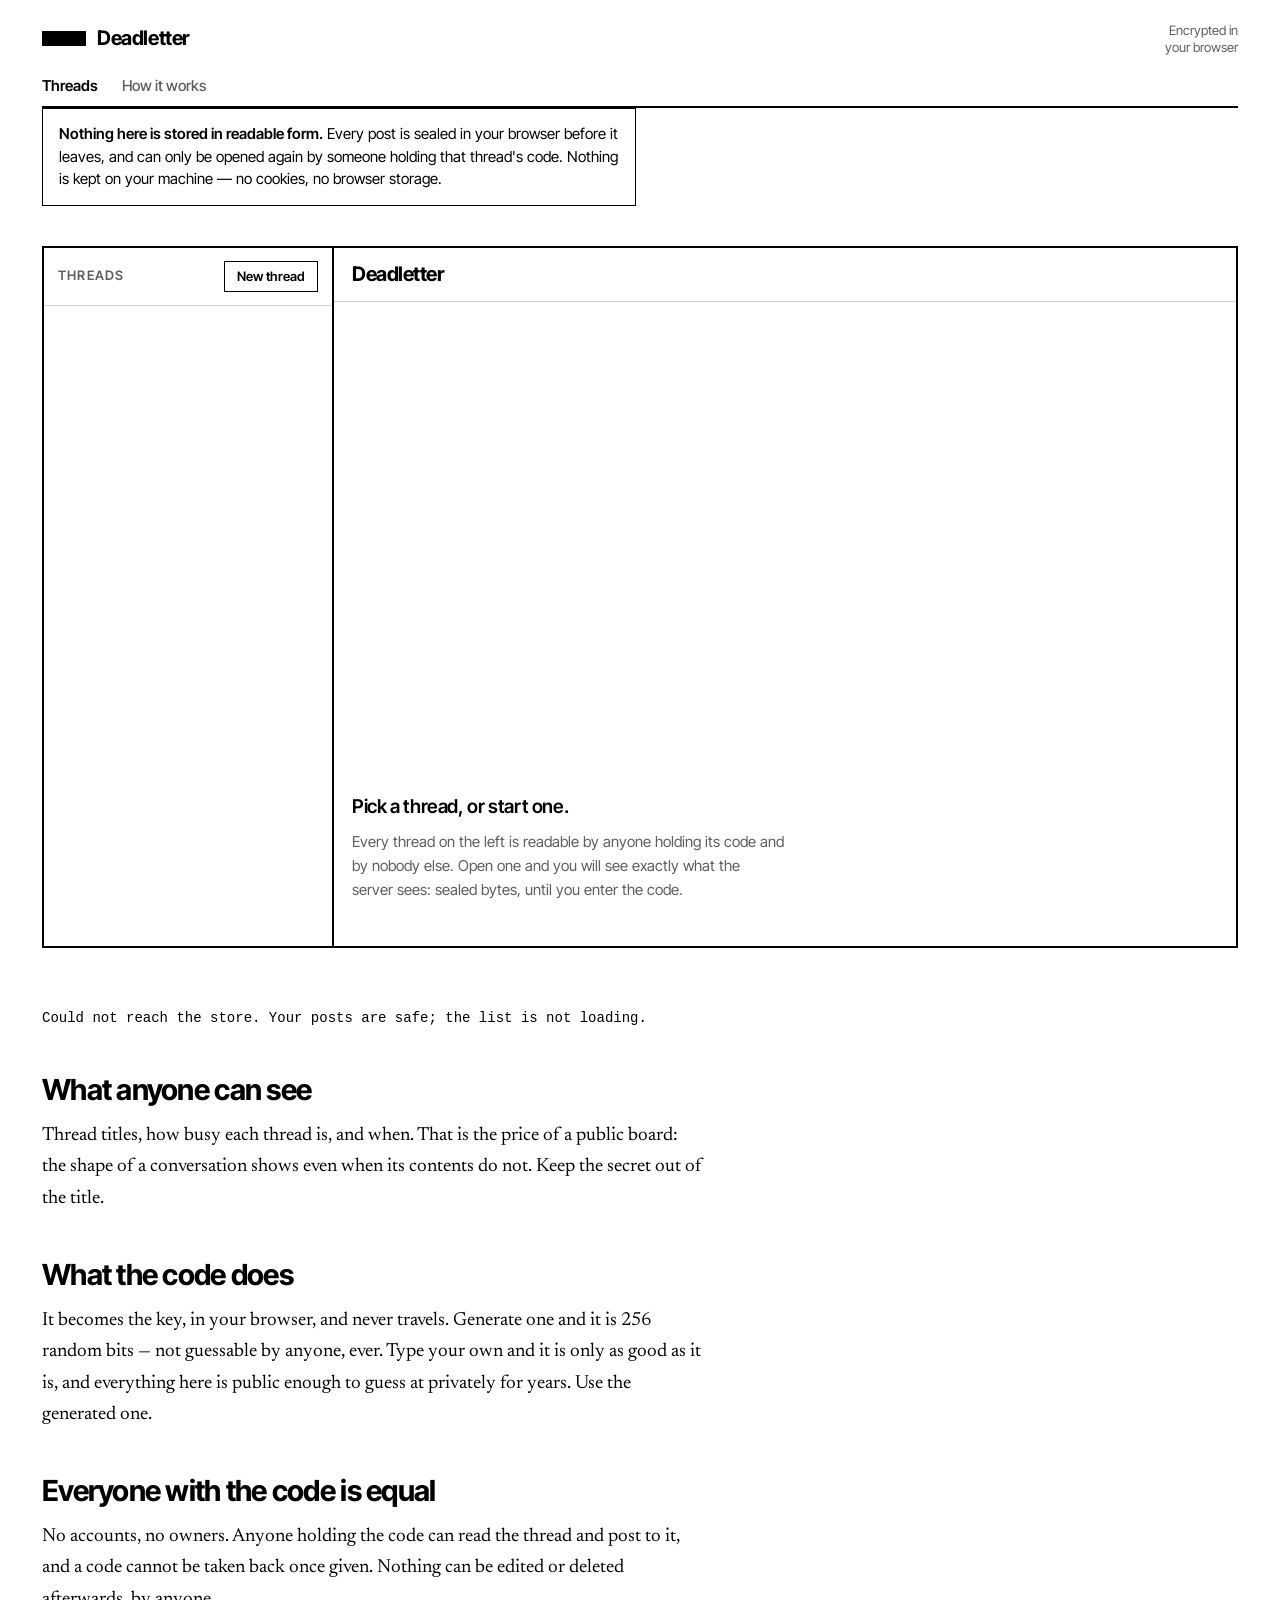
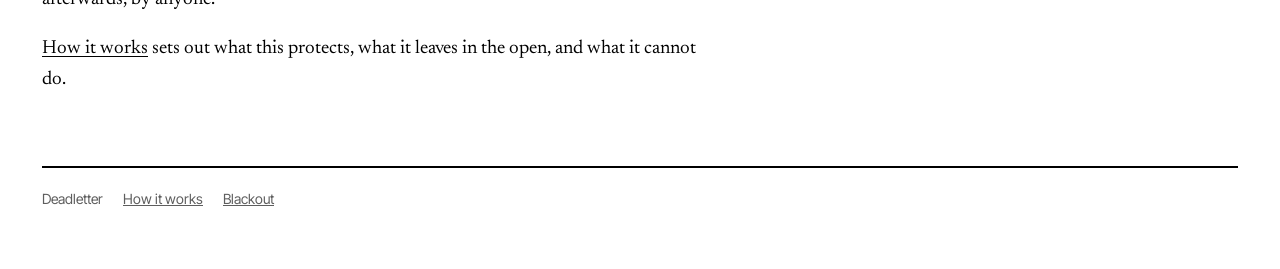
==== commit ef38ce19: "Let the reader keep their place, and give them a way through a thread A thread now scrolls on its ow" ====
--- a/index.html
+++ b/index.html
@@ -18,10 +18,24 @@
     <div class="viewhead">
       <button class="btn small backbtn" id="backBtn" type="button">Threads</button>
       <h2 id="viewTitle">Deadletter</h2>
+      <button class="btn small" id="filesBtn" type="button" hidden>Attachments</button>
       <span class="state" id="viewState" hidden>Locked</span>
     </div>
 
-    <div class="posts" id="posts"></div>
+    <div class="findbar" id="findBar" hidden>
+      <label class="vh" for="findInput">Search this thread</label>
+      <input id="findInput" type="search" autocomplete="off" spellcheck="false"
+             placeholder="Search this thread — or type:image, has:file">
+      <span class="findcount" id="findCount"></span>
+      <button class="btn small" id="findClear" type="button" hidden>Clear</button>
+    </div>
+
+    <div class="postswrap">
+      <div class="posts" id="posts"></div>
+      <button class="jump" id="jumpBtn" type="button" hidden>
+        <span id="jumpLabel">Jump to latest</span>
+      </button>
+    </div>
 
     <div class="viewempty" id="viewEmpty">
       <strong>Pick a thread, or start one.</strong>
@@ -37,11 +51,12 @@
 
     <form class="compose" id="compose" hidden>
       <label class="vh" for="postText">Your post</label>
-      <textarea id="postText" placeholder="Write something. Links become links; images can be attached."></textarea>
+      <textarea id="postText" placeholder="Write something. Links become links; images and video can be attached."></textarea>
       <div class="attached" id="attached"></div>
       <div class="composebar">
-        <input type="file" id="fileInput" accept="image/*" multiple hidden>
-        <button class="btn small" id="attachBtn" type="button">Attach image</button>
+        <input type="file" id="fileInput" accept="image/*,video/*" multiple hidden>
+        <button class="btn small" id="attachBtn" type="button">Attach</button>
+        <label class="toggle"><input type="checkbox" id="autoMedia" checked> Load media automatically</label>
         <span class="grow"></span>
         <button class="btn solid" id="postBtn" type="submit">Post</button>
       </div>
@@ -50,6 +65,22 @@
 </div>
 
 <p id="status" role="status"></p>
+
+<dialog id="files">
+  <div class="viewerbar">
+    <span id="filesTitle">Attachments</span>
+    <button class="btn small" id="filesClose" type="button">Close</button>
+  </div>
+  <div id="filesBody" class="filesbody"></div>
+</dialog>
+
+<dialog id="viewer">
+  <div class="viewerbar">
+    <span id="viewerName"></span>
+    <button class="btn small" id="viewerClose" type="button">Close</button>
+  </div>
+  <div id="viewerBody" class="viewerbody"></div>
+</dialog>
 
 <dialog id="newDialog">
   <form method="dialog" class="dlg" id="newForm">
--- a/app.css
+++ b/app.css
@@ -12,13 +12,15 @@
   gap:0;
   border:2px solid var(--ink);
   margin:26px 0 60px;
-  min-height:min(74vh,760px);
+  /* A set height rather than a minimum, so the post list is the only thing
+     that scrolls and the composer stays put at the bottom of it. */
+  height:min(78vh,820px);
 }
 
 /* ---------- the rail ---------- */
 .rail{
   border-right:2px solid var(--ink);
-  display:flex;flex-direction:column;min-width:0;
+  display:flex;flex-direction:column;min-width:0;min-height:0;
   background:var(--paper);
 }
 .railhead{
@@ -53,7 +55,9 @@
 .railempty{padding:20px 14px;font-size:14px;color:var(--g70);line-height:1.5}
 
 /* ---------- the thread ---------- */
-.view{display:flex;flex-direction:column;min-width:0}
+/* min-height:0 on both, or the grid item grows to fit its content and the
+   whole page scrolls instead of the list inside it. */
+.view{display:flex;flex-direction:column;min-width:0;min-height:0}
 .viewhead{
   padding:14px 18px;border-bottom:1px solid var(--g25);
   display:flex;gap:12px;align-items:flex-start;flex-wrap:wrap;
@@ -70,7 +74,36 @@
 }
 .state.open{background:var(--ink);color:var(--paper)}
 
-.posts{flex:1;overflow-y:auto;padding:6px 18px 18px}
+/* the list scrolls; the button floats over its bottom-right corner */
+.postswrap{position:relative;flex:1;min-height:0;display:flex}
+.posts{flex:1;min-height:0;overflow-y:auto;padding:6px 18px 18px;overscroll-behavior:contain}
+
+.jump{
+  position:absolute;right:16px;bottom:14px;z-index:3;
+  font-family:var(--sans);font-size:13px;font-weight:600;
+  padding:9px 13px;border:1.5px solid var(--ink);
+  background:var(--paper);color:var(--ink);cursor:pointer;
+  box-shadow:3px 3px 0 var(--ink);
+}
+.jump:hover{background:var(--ink);color:var(--paper)}
+.jump.fresh{background:var(--ink);color:var(--paper)}
+
+/* ---------- searching a thread ---------- */
+.findbar{
+  display:flex;gap:9px;align-items:center;
+  padding:9px 18px;border-bottom:1px solid var(--g25);
+}
+.findbar input{
+  flex:1;min-width:0;font-family:var(--sans);font-size:14px;line-height:1;
+  color:var(--ink);padding:9px 11px;border:1.5px solid var(--ink);
+  border-radius:0;background:var(--paper);-webkit-appearance:none;appearance:none;
+}
+.findbar input::placeholder{color:var(--g50)}
+.findcount{font-family:var(--mono);font-size:11.5px;color:var(--g70);white-space:nowrap}
+
+.filesbody{padding:16px;max-height:74vh;overflow-y:auto}
+#files{max-width:min(860px,96vw);width:100%;padding:0}
+#files::backdrop{background:rgba(0,0,0,.72)}
 .viewempty{
   padding:44px 18px;color:var(--g70);font-size:15px;line-height:1.6;
   max-width:52ch;
@@ -88,9 +121,62 @@
   margin:0;white-space:pre-wrap;overflow-wrap:anywhere;
 }
 .post .text a{color:var(--ink);text-decoration-thickness:1px;text-underline-offset:3px}
-.post figure{margin:11px 0 0}
-.post img{display:block;max-width:100%;border:1px solid var(--g25)}
-.post figcaption{font-family:var(--mono);font-size:11.5px;color:var(--g70);margin-top:5px}
+.post .who{font-weight:600;color:var(--ink);letter-spacing:.01em}
+.post .who.mine{border-bottom:2px solid var(--ink)}
+
+/* ---------- attachments ---------- */
+/* Tiles are small on purpose: a thread is read at a glance and the originals
+   are only fetched by someone who asks for one. */
+.media{display:flex;flex-wrap:wrap;gap:10px;margin:11px 0 0}
+.tile{margin:0;width:170px;max-width:100%}
+.tile .frame{
+  position:relative;display:flex;align-items:center;justify-content:center;
+  min-height:104px;border:1px solid var(--g25);background:var(--g06);
+  overflow:hidden;
+}
+.tile .frame.ready{cursor:zoom-in;background:var(--paper)}
+.tile .frame.ready:hover{outline:2px solid var(--ink);outline-offset:-1px}
+.tile img{display:block;width:100%;height:auto;max-height:190px;object-fit:cover}
+.tile figcaption{
+  font-family:var(--mono);font-size:11px;color:var(--g70);margin-top:5px;
+  overflow:hidden;text-overflow:ellipsis;white-space:nowrap;
+}
+.tile .badge{
+  position:absolute;top:6px;left:6px;z-index:2;
+  font-family:var(--mono);font-size:10px;letter-spacing:.1em;
+  background:var(--ink);color:var(--paper);padding:2px 5px;
+}
+.tile .reveal{
+  font-family:var(--sans);font-size:13px;font-weight:600;
+  border:1.5px solid var(--ink);background:var(--paper);color:var(--ink);
+  padding:8px 12px;cursor:pointer;
+}
+.tile .reveal:hover{background:var(--ink);color:var(--paper)}
+.tile .loading{font-family:var(--mono);font-size:11px;color:var(--g70)}
+
+/* ---------- full size ---------- */
+#viewer{max-width:min(1100px,96vw);width:auto;padding:0}
+#viewer::backdrop{background:rgba(0,0,0,.72)}
+.viewerbar{
+  display:flex;gap:12px;align-items:center;
+  padding:10px 12px;border-bottom:1px solid var(--g25);
+}
+.viewerbar span{
+  font-family:var(--mono);font-size:12px;color:var(--g70);flex:1;
+  overflow:hidden;text-overflow:ellipsis;white-space:nowrap;
+}
+.viewerbody{
+  display:flex;align-items:center;justify-content:center;
+  min-height:120px;max-height:82vh;overflow:auto;background:var(--paper);
+}
+.viewerbody img,.viewerbody video{display:block;max-width:100%;max-height:82vh}
+.viewerbody .loading{font-family:var(--mono);font-size:12px;color:var(--g70);padding:36px}
+
+.toggle{
+  display:flex;align-items:center;gap:7px;
+  font-size:13.5px;color:var(--g70);cursor:pointer;user-select:none;
+}
+.toggle input{accent-color:var(--ink);width:15px;height:15px;margin:0}
 
 /* Locked posts show the real stored ciphertext, not a stand-in. What is on
    screen is exactly what the server holds and what anyone else can fetch. */
@@ -172,12 +258,20 @@
 
 /* ---------- phone ---------- */
 @media(max-width:760px){
-  .board{grid-template-columns:1fr;min-height:0}
+  .board{grid-template-columns:1fr;height:auto}
+  .view{min-height:70vh}
   .rail{border-right:0;border-bottom:2px solid var(--ink);max-height:44vh}
   body[data-pane="view"] .rail{display:none}
   body[data-pane="rail"] .view{display:none}
   body[data-pane="view"] .backbtn{display:inline-block}
   .posts{padding:6px 14px 14px}
-  .viewhead,.compose,.lockbar{padding-left:14px;padding-right:14px}
-}
-
+  .viewhead,.compose,.lockbar,.findbar{padding-left:14px;padding-right:14px}
+  .jump{right:12px;bottom:12px}
+  /* the title cannot share a line with two buttons at this width without
+     being squeezed into a column of syllables, so it takes its own */
+  .viewhead{flex-wrap:wrap;row-gap:9px}
+  .backbtn{order:1}
+  #filesBtn,.state{order:2}
+  .viewhead h2{order:3;flex:1 0 100%;font-size:18px}
+}
+
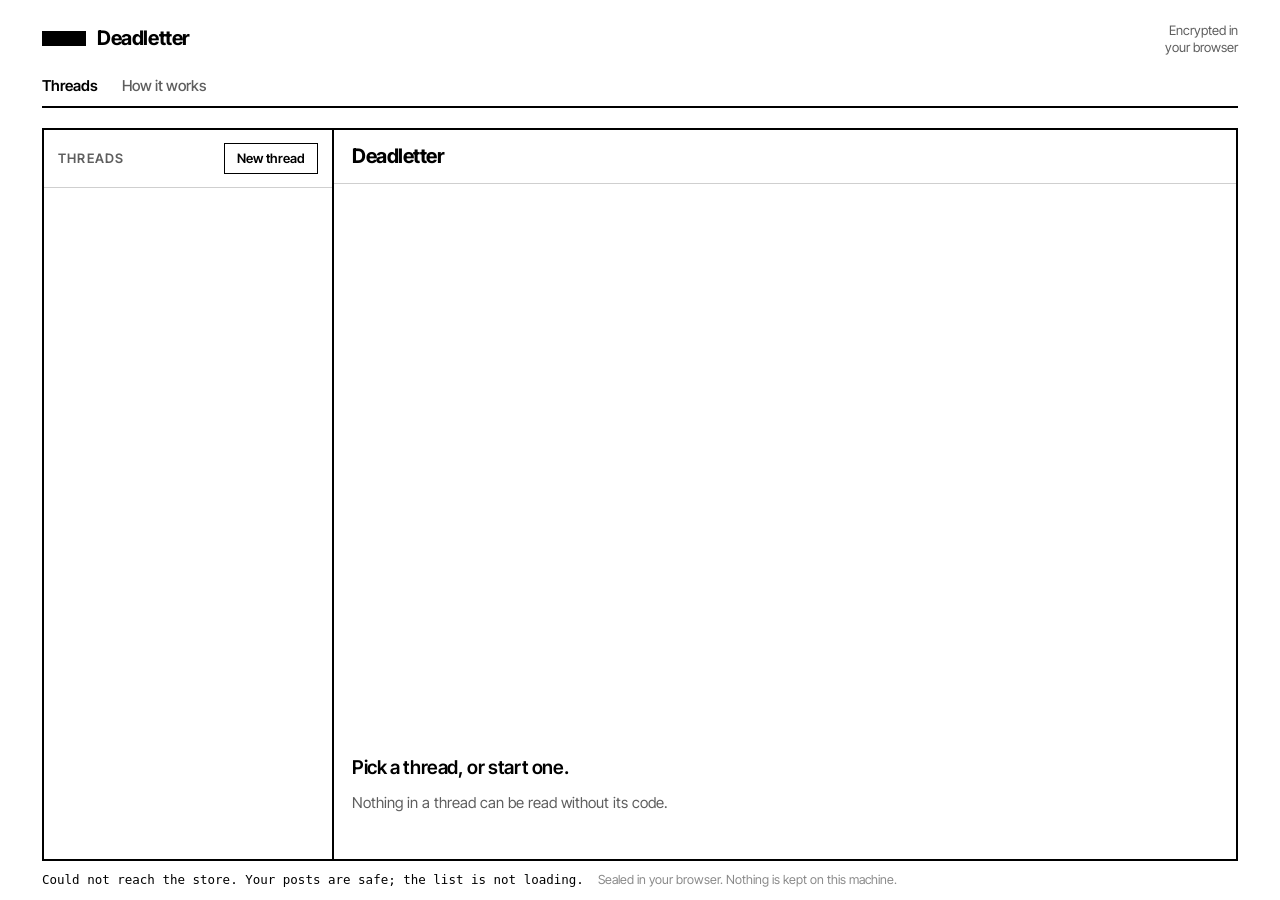
==== commit a544fa93: "Make the board the page, and rebuild the attachment panel The front page was a board with an essay a" ====
--- a/index.html
+++ b/index.html
@@ -1,8 +1,6 @@
-<!DOCTYPE html><html lang="en"><head><meta charset="utf-8"><meta name="viewport" content="width=device-width, initial-scale=1"><title>Deadletter — encrypted public threads</title><meta name="description" content="Public threads whose contents are encrypted in your browser. Anyone can see that a thread exists; only someone with its code can read a word of it. The server holds ciphertext it cannot open."><link rel="icon" href="favicon.svg" type="image/svg+xml"><link rel="preconnect" href="https://fonts.googleapis.com"><link rel="preconnect" href="https://fonts.gstatic.com" crossorigin><link href="https://fonts.googleapis.com/css2?family=Inter+Tight:wght@400;500;600;700&family=Newsreader:opsz,wght@6..72,400;6..72,500&display=swap" rel="stylesheet"><link rel="stylesheet" href="style.css"><link rel="stylesheet" href="app.css"></head><body data-pane="rail"><div class="wrap wide">
+<!DOCTYPE html><html lang="en"><head><meta charset="utf-8"><meta name="viewport" content="width=device-width, initial-scale=1"><title>Deadletter — encrypted public threads</title><meta name="description" content="Public threads whose contents are encrypted in your browser. Anyone can see that a thread exists; only someone with its code can read a word of it. The server holds ciphertext it cannot open."><link rel="icon" href="favicon.svg" type="image/svg+xml"><link rel="preconnect" href="https://fonts.googleapis.com"><link rel="preconnect" href="https://fonts.gstatic.com" crossorigin><link href="https://fonts.googleapis.com/css2?family=Inter+Tight:wght@400;500;600;700&family=Newsreader:opsz,wght@6..72,400;6..72,500&display=swap" rel="stylesheet"><link rel="stylesheet" href="style.css"><link rel="stylesheet" href="app.css"></head><body data-pane="rail" class="appshell"><div class="wrap wide">
 
 <header class="masthead"><a class="brand" href="index.html"><span class="bar" aria-hidden="true"></span><b>Deadletter</b><span>Encrypted in<br>your browser</span></a><nav><a href="index.html" aria-current="page">Threads</a><a href="how-it-works.html">How it works</a></nav></header>
-
-<p class="assurance" id="modeNote"><b>Nothing here is stored in readable form.</b> Every post is sealed in your browser before it leaves, and can only be opened again by someone holding that thread's code. Nothing is kept on your machine — no cookies, no browser storage.</p>
 
 <div class="board">
   <div class="rail">
@@ -11,7 +9,7 @@
       <button class="btn small" id="newThreadBtn" type="button">New thread</button>
     </div>
     <ul class="raillist" id="railList"></ul>
-    <p class="railempty" id="railEmpty" hidden>No threads yet. Start one — you choose its code, and only people you give the code to can read what goes in it.</p>
+    <p class="railempty" id="railEmpty" hidden>No threads yet. Start one.</p>
   </div>
 
   <div class="view">
@@ -39,7 +37,7 @@
 
     <div class="viewempty" id="viewEmpty">
       <strong>Pick a thread, or start one.</strong>
-      Every thread on the left is readable by anyone holding its code and by nobody else. Open one and you will see exactly what the server sees: sealed bytes, until you enter the code.
+      Nothing in a thread can be read without its code.
     </div>
 
     <div class="lockbar" id="lockBar" hidden>
@@ -51,12 +49,12 @@
 
     <form class="compose" id="compose" hidden>
       <label class="vh" for="postText">Your post</label>
-      <textarea id="postText" placeholder="Write something. Links become links; images and video can be attached."></textarea>
+      <textarea id="postText" rows="2" placeholder="Write something. Attach images or video."></textarea>
       <div class="attached" id="attached"></div>
       <div class="composebar">
         <input type="file" id="fileInput" accept="image/*,video/*" multiple hidden>
         <button class="btn small" id="attachBtn" type="button">Attach</button>
-        <label class="toggle"><input type="checkbox" id="autoMedia" checked> Load media automatically</label>
+        <label class="toggle"><input type="checkbox" id="autoMedia" checked> Auto-load media</label>
         <span class="grow"></span>
         <button class="btn solid" id="postBtn" type="submit">Post</button>
       </div>
@@ -64,12 +62,16 @@
   </div>
 </div>
 
-<p id="status" role="status"></p>
+<p class="appfoot"><span id="status" role="status"></span><span class="note" id="modeNote">Sealed in your browser. Nothing is kept on this machine.</span></p>
 
 <dialog id="files">
   <div class="viewerbar">
     <span id="filesTitle">Attachments</span>
     <button class="btn small" id="filesClose" type="button">Close</button>
+  </div>
+  <div class="filesbar" id="filesBar" hidden>
+    <div class="chips" id="filesFilters"></div>
+    <span class="findcount" id="filesCount"></span>
   </div>
   <div id="filesBody" class="filesbody"></div>
 </dialog>
@@ -112,20 +114,7 @@
   </form>
 </dialog>
 
-<article>
-  <h2>What anyone can see</h2>
-  <p>Thread titles, how busy each thread is, and when. That is the price of a public board: the shape of a conversation shows even when its contents do not. Keep the secret out of the title.</p>
 
-  <h2>What the code does</h2>
-  <p>It becomes the key, in your browser, and never travels. Generate one and it is 256 random bits — not guessable by anyone, ever. Type your own and it is only as good as it is, and everything here is public enough to guess at privately for years. Use the generated one.</p>
-
-  <h2>Everyone with the code is equal</h2>
-  <p>No accounts, no owners. Anyone holding the code can read the thread and post to it, and a code cannot be taken back once given. Nothing can be edited or deleted afterwards, by anyone.</p>
-
-  <p><a href="how-it-works.html">How it works</a> sets out what this protects, what it leaves in the open, and what it cannot do.</p>
-</article>
-
-<footer><span>Deadletter</span><a href="how-it-works.html">How it works</a><a href="https://dec3ptor.github.io/Redacted/">Blackout</a></footer>
 </div>
 
 <script src="config.js"></script>
--- a/app.css
+++ b/app.css
@@ -5,6 +5,29 @@
    they become one pane at a time, because a 320px column of thread titles
    next to a 320px column of posts is neither.
    ============================================================ */
+
+/* ---------- the shell ----------
+   The board is the page. It is sized to what is actually on screen and the
+   page itself never scrolls — on a phone as much as on a desktop — so the
+   only thing that moves under a finger or a wheel is the list you are
+   pointing at. Scoped to .appshell so the prose pages are unaffected. */
+body.appshell{height:100vh;height:100dvh;overflow:hidden}
+.appshell .wrap.wide{
+  height:100%;display:flex;flex-direction:column;min-height:0;
+}
+.appshell .masthead{flex:none}
+.appshell .board{flex:1;min-height:0;height:auto;margin:20px 0 0}
+
+.appfoot{
+  flex:none;display:flex;gap:6px 14px;align-items:baseline;flex-wrap:wrap;
+  margin:0;padding:9px 0 11px;
+}
+.appfoot #status{margin:0;font-size:12.5px}
+.appfoot .note{font-size:12.5px;max-width:none;color:var(--g50)}
+.appfoot:has(#status:empty) #status{display:none}
+
+/* Anything modal holds the page still underneath it. */
+html.modalopen,html.modalopen body{overflow:hidden}
 
 .board{
   display:grid;
@@ -101,9 +124,52 @@
 .findbar input::placeholder{color:var(--g50)}
 .findcount{font-family:var(--mono);font-size:11.5px;color:var(--g70);white-space:nowrap}
 
-.filesbody{padding:16px;max-height:74vh;overflow-y:auto}
-#files{max-width:min(860px,96vw);width:100%;padding:0}
+/* ---------- the attachment grid ----------
+   A panel the size of the board, scrolling on its own exactly as the thread
+   does, so a hundred pictures behave the same as three. */
+#files{
+  max-width:min(1020px,96vw);width:100%;padding:0;
+  max-height:min(86vh,900px);max-height:min(86dvh,900px);
+}
+/* Only when open — a bare display on the element itself would override the
+   browser's display:none and leave a closed dialog swallowing clicks. */
+#files[open]{display:flex;flex-direction:column;min-height:0}
 #files::backdrop{background:rgba(0,0,0,.72)}
+.filesbar{
+  display:flex;gap:10px;align-items:center;flex-wrap:wrap;
+  padding:9px 14px;border-bottom:1px solid var(--g25);flex:none;
+}
+.chips{display:flex;gap:7px;flex-wrap:wrap;flex:1;min-width:0}
+.chip{
+  font-family:var(--sans);font-size:12.5px;font-weight:600;line-height:1;
+  padding:7px 10px;border:1.5px solid var(--ink);
+  background:var(--paper);color:var(--ink);cursor:pointer;white-space:nowrap;
+}
+.chip:hover{background:var(--g06)}
+.chip.on{background:var(--ink);color:var(--paper)}
+.filesbody{padding:14px;flex:1;min-height:0;overflow-y:auto;overscroll-behavior:contain}
+
+/* Uniform squares, because a grid of mixed aspect ratios is a pile. */
+.media.filesgrid{
+  display:grid;grid-template-columns:repeat(auto-fill,minmax(150px,1fr));
+  gap:14px;margin:0;
+}
+.filesgrid .tile{width:auto;max-width:none}
+.filesgrid .tile .frame{aspect-ratio:1;min-height:0}
+.filesgrid .tile img{width:100%;height:100%;max-height:none;object-fit:cover}
+.tilemeta{
+  display:flex;gap:4px 8px;align-items:baseline;flex-wrap:wrap;margin-top:3px;
+  font-family:var(--mono);font-size:10.5px;color:var(--g50);
+}
+/* Who and when wrap above the link rather than being cut off by it: a name
+   ending in an ellipsis tells the reader nothing. */
+.tilemeta span{flex:1 1 auto;min-width:0;overflow-wrap:anywhere}
+.inthread{
+  font-family:var(--mono);font-size:10.5px;color:var(--g70);
+  background:none;border:0;padding:0;cursor:pointer;white-space:nowrap;
+  text-decoration:underline;text-underline-offset:2px;
+}
+.inthread:hover{color:var(--ink)}
 .viewempty{
   padding:44px 18px;color:var(--g70);font-size:15px;line-height:1.6;
   max-width:52ch;
@@ -158,18 +224,23 @@
 #viewer{max-width:min(1100px,96vw);width:auto;padding:0}
 #viewer::backdrop{background:rgba(0,0,0,.72)}
 .viewerbar{
-  display:flex;gap:12px;align-items:center;
+  display:flex;gap:12px;align-items:center;flex:none;
   padding:10px 12px;border-bottom:1px solid var(--g25);
 }
 .viewerbar span{
   font-family:var(--mono);font-size:12px;color:var(--g70);flex:1;
   overflow:hidden;text-overflow:ellipsis;white-space:nowrap;
 }
+/* Fit what is being shown rather than letting it overflow: nothing scrolls
+   inside the viewer, so nothing scrolls anywhere while it is open. */
 .viewerbody{
   display:flex;align-items:center;justify-content:center;
-  min-height:120px;max-height:82vh;overflow:auto;background:var(--paper);
-}
-.viewerbody img,.viewerbody video{display:block;max-width:100%;max-height:82vh}
+  min-height:120px;max-height:82vh;max-height:82dvh;overflow:hidden;background:var(--paper);
+}
+.viewerbody img,.viewerbody video{
+  display:block;max-width:100%;max-height:82vh;max-height:82dvh;
+  width:auto;height:auto;object-fit:contain;
+}
 .viewerbody .loading{font-family:var(--mono);font-size:12px;color:var(--g70);padding:36px}
 
 .toggle{
@@ -190,6 +261,11 @@
   overflow:hidden;max-height:4.6em;
 }
 .post.locked .when{color:var(--g50)}
+/* Arriving from the attachment grid: say which post, briefly, then stop. */
+.post.flash{background:var(--g06);box-shadow:inset 3px 0 0 var(--ink)}
+@media(prefers-reduced-motion:no-preference){
+  .post.flash{transition:background .5s ease,box-shadow .5s ease}
+}
 
 /* ---------- composing ---------- */
 .compose{border-top:2px solid var(--ink);padding:12px 18px;background:var(--paper)}
@@ -258,20 +334,75 @@
 
 /* ---------- phone ---------- */
 @media(max-width:760px){
+  /* One pane at a time, and that pane is the whole board — the rail scrolls
+     its own list, the thread scrolls its own posts, and the page behind them
+     does not move at all. */
   .board{grid-template-columns:1fr;height:auto}
-  .view{min-height:70vh}
-  .rail{border-right:0;border-bottom:2px solid var(--ink);max-height:44vh}
+  .rail{border-right:0;border-bottom:0;max-height:none}
   body[data-pane="view"] .rail{display:none}
   body[data-pane="rail"] .view{display:none}
   body[data-pane="view"] .backbtn{display:inline-block}
-  .posts{padding:6px 14px 14px}
-  .viewhead,.compose,.lockbar,.findbar{padding-left:14px;padding-right:14px}
-  .jump{right:12px;bottom:12px}
+
+  /* Every row of chrome above and below the thread is taken down to what it
+     needs, because on a 640px screen they otherwise leave the posts about
+     thirty pixels to live in. */
+  .appshell .wrap{padding:0 14px}
+  .appshell .masthead{padding-top:12px}
+  .appshell .brand .bar{width:34px;height:12px}
+  .appshell .brand b{font-size:18px}
+  .appshell .brand>span:last-of-type{display:none}
+  .appshell nav{margin-top:10px;padding-bottom:8px;gap:16px}
+  .appshell nav a{font-size:14px}
+  .appshell .board{margin-top:12px;margin-bottom:0}
+
   /* the title cannot share a line with two buttons at this width without
-     being squeezed into a column of syllables, so it takes its own */
-  .viewhead{flex-wrap:wrap;row-gap:9px}
+     being squeezed into a column of syllables, so it takes its own — and
+     one line of it, cut short, rather than three lines of wrapping */
+  .viewhead{padding:10px 14px;flex-wrap:wrap;row-gap:8px}
   .backbtn{order:1}
   #filesBtn,.state{order:2}
-  .viewhead h2{order:3;flex:1 0 100%;font-size:18px}
-}
-
+  .viewhead h2{
+    order:3;flex:1 0 100%;font-size:17px;
+    white-space:nowrap;overflow:hidden;text-overflow:ellipsis;
+  }
+
+  .findbar{padding:8px 14px}
+  .posts{padding:6px 14px 14px}
+  .lockbar{padding-left:14px;padding-right:14px}
+  .compose{padding:10px 14px}
+  .compose textarea{height:52px;min-height:52px;font-size:16px}
+  .composebar{gap:8px;margin-top:8px}
+  .jump{right:12px;bottom:12px}
+
+  .appfoot{padding:6px 0 8px}
+  .appfoot #status{white-space:nowrap;overflow:hidden;text-overflow:ellipsis;max-width:100%}
+  /* The standing assurance is on the how-it-works page too, so it gives up
+     its line here — unless it is carrying the not-connected warning, which
+     keeps only its first sentence. */
+  .appfoot .note{display:none}
+  body.unconfigured .appfoot .note{display:block}
+  .appfoot .note .long{display:none}
+
+  /* Two to a row rather than one, so a post with pictures in it does not
+     take the whole list to scroll past. The grid in the panel is separate. */
+  .media:not(.filesgrid) .tile{width:calc(50% - 5px)}
+  .media:not(.filesgrid) .tile .frame{min-height:86px}
+  .media:not(.filesgrid) .tile img{max-height:150px}
+
+  /* both panels take the whole screen at this width */
+  .filesbody{padding:11px}
+  .media.filesgrid{grid-template-columns:repeat(auto-fill,minmax(130px,1fr));gap:10px}
+  #files{height:100dvh;max-height:100dvh;max-width:100vw;width:100vw;border-width:0}
+  #viewer{max-width:100vw;width:100vw;border-width:0}
+  .viewerbody{max-height:calc(100dvh - 46px)}
+  .viewerbody img,.viewerbody video{max-height:calc(100dvh - 46px)}
+}
+
+
+/* A landscape phone has barely 380px of height. The composer shrinks before
+   the posts do, since the posts are the point. */
+@media(max-height:560px){
+  .appshell .board{margin-top:10px}
+  .compose textarea{min-height:40px}
+  .appfoot{display:none}
+}
